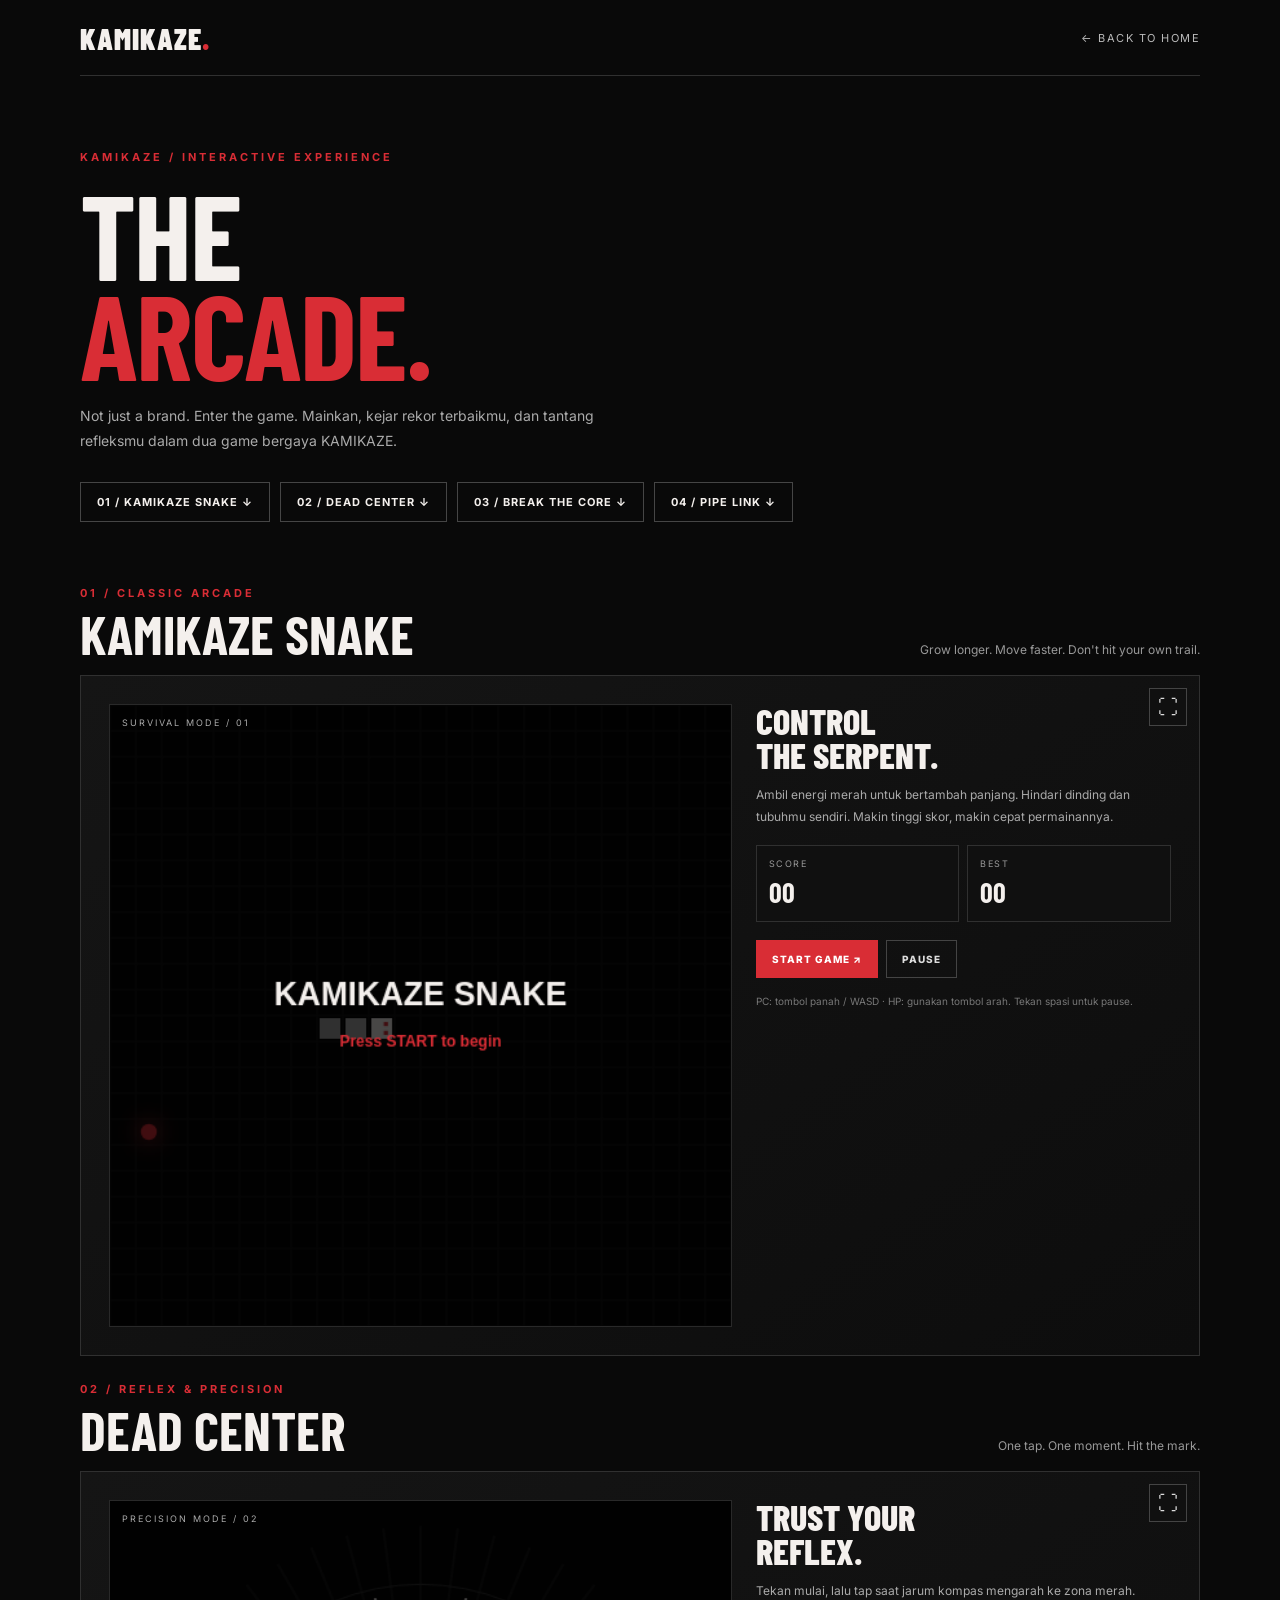
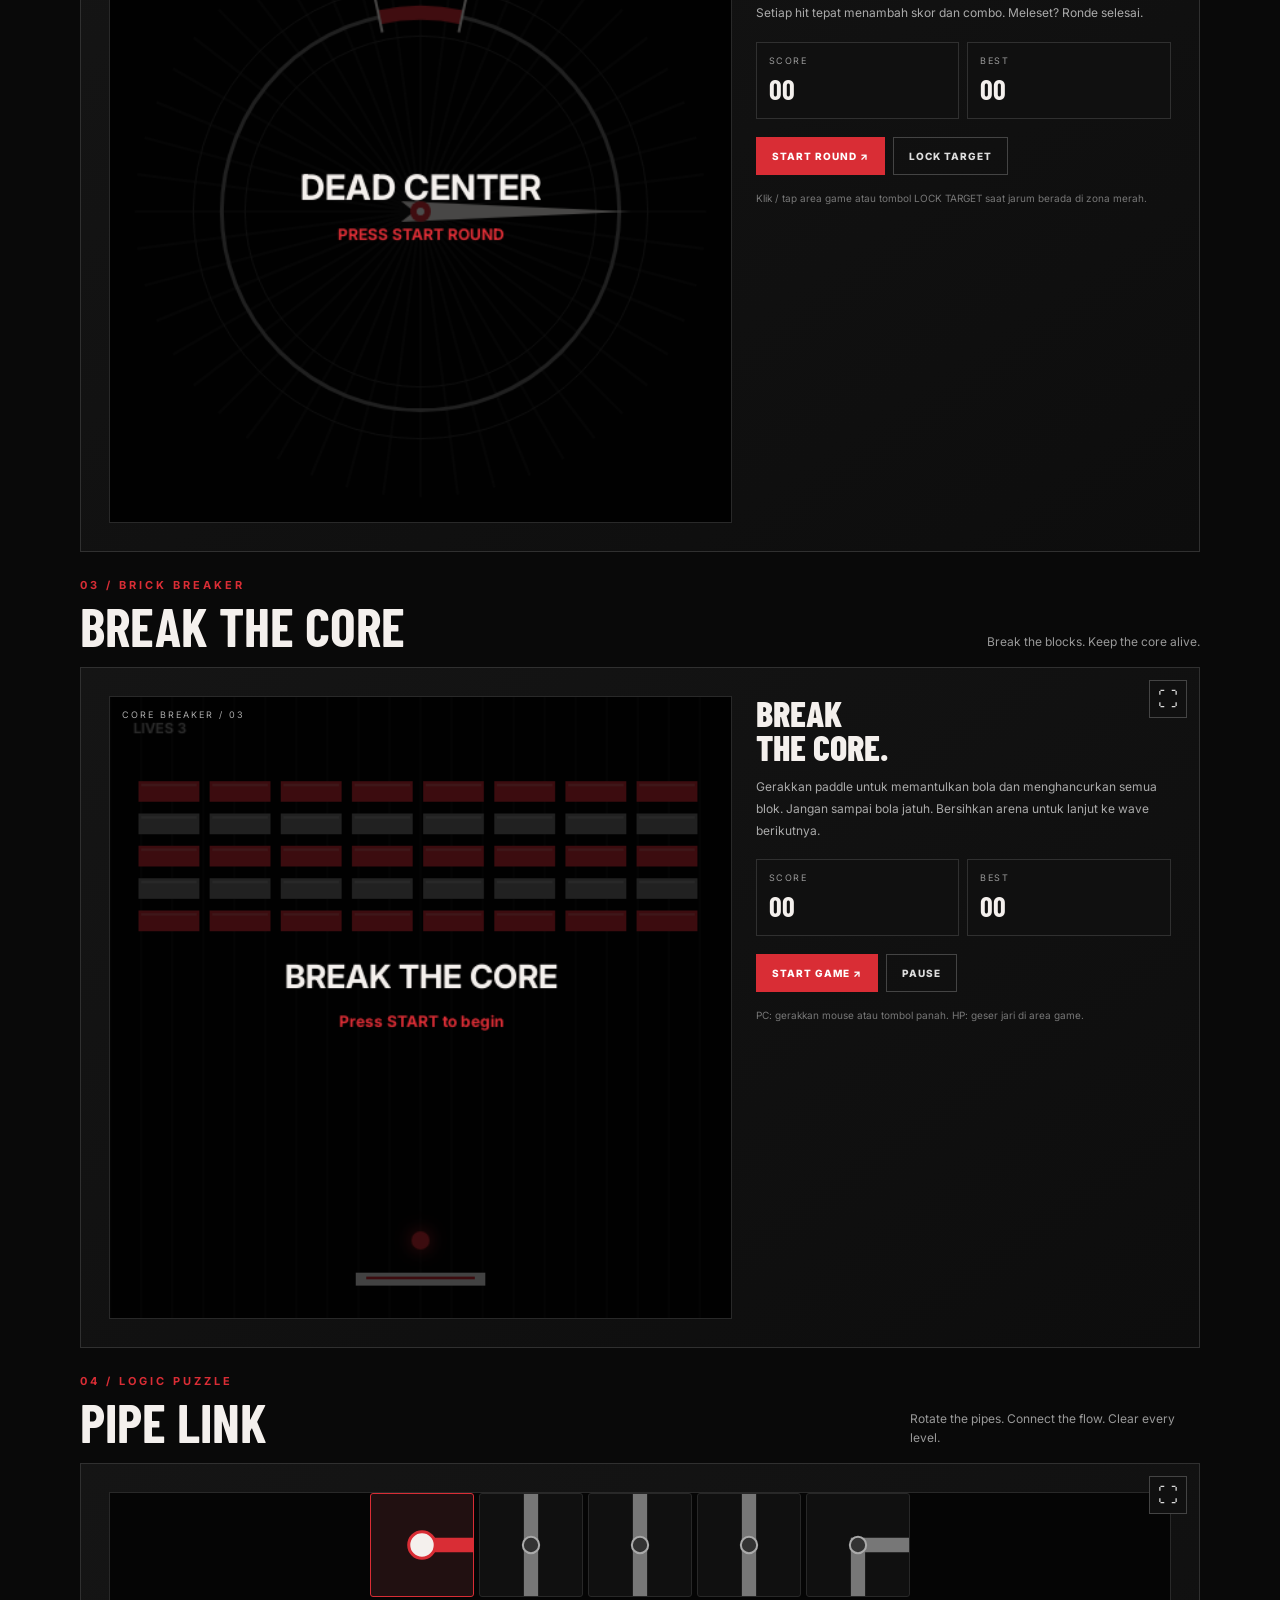
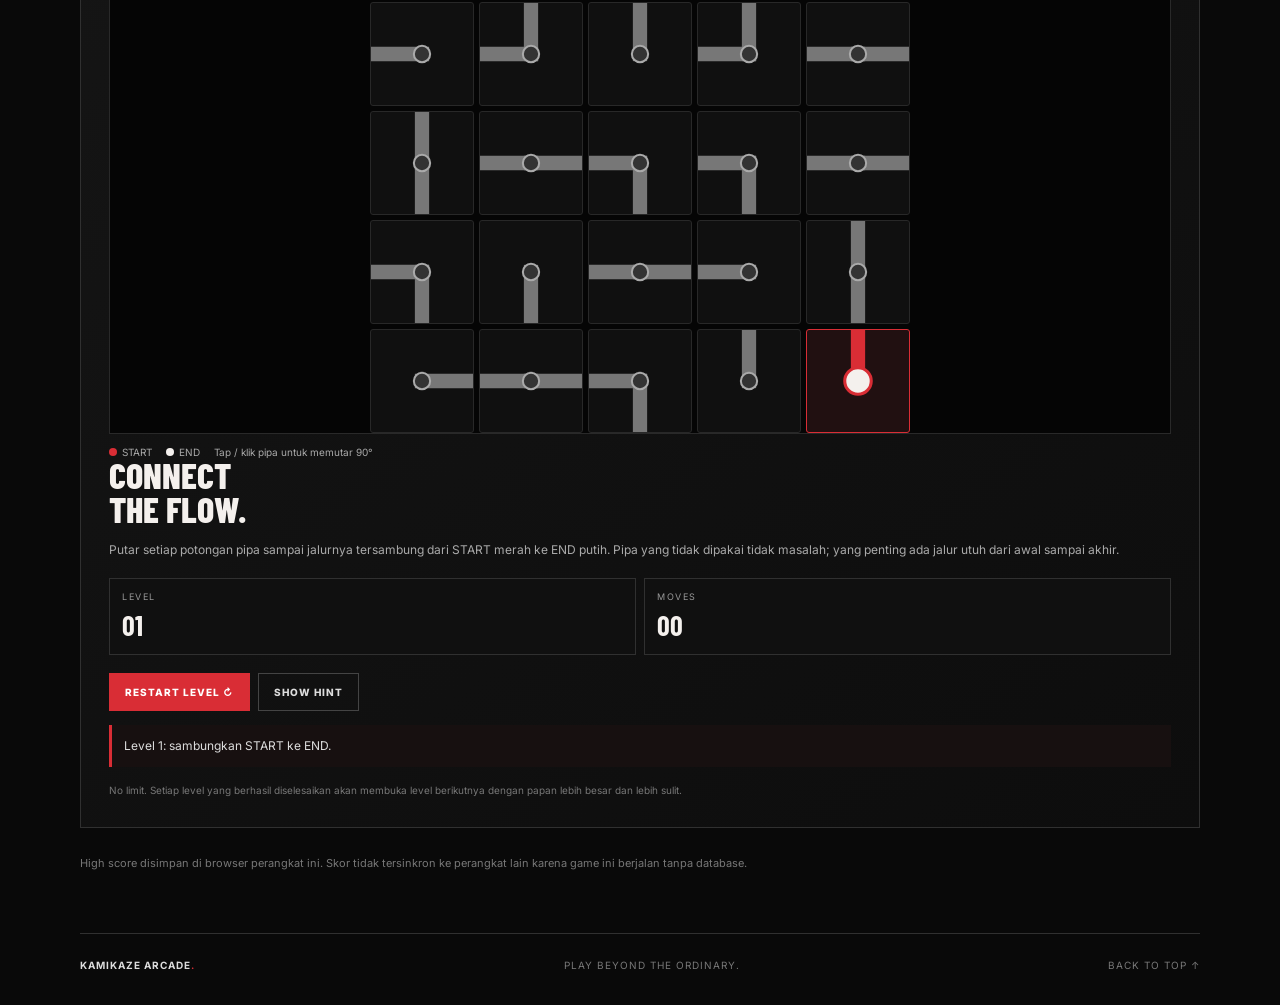
==== arcade.html @ b9cd924c "Add files via upload" ====
<!DOCTYPE html>

<html lang="id">

<head>

  <meta charset="UTF-8">

  <meta name="viewport" content="width=device-width, initial-scale=1.0">

  <meta name="theme-color" content="#090909">

  <meta name="description" content="KAMIKAZE ARCADE — Play the game. Beat your record.">

  <title>KAMIKAZE ARCADE — Play Beyond</title>

  <link rel="icon" type="image/png" href="images/favicon.png">

  <link rel="preconnect" href="https://fonts.googleapis.com">

  <link rel="preconnect" href="https://fonts.gstatic.com" crossorigin>

  <link href="https://fonts.googleapis.com/css2?family=Barlow+Condensed:wght@400;500;600;700;800;900&family=Inter:wght@300;400;500;600;700&display=swap" rel="stylesheet">

  <style>


    :root{--black:#090909;--panel:#131313;--panel2:#191919;--red:#d92d35;--white:#f4f0ed;--muted:#999;--line:#303030;--silver:#b9b9b9;--pipe:#777;--glow:#ff4a50;}

    *{box-sizing:border-box}

    html{scroll-behavior:smooth}

    body{margin:0;background:var(--black);color:var(--white);font-family:Inter,Arial,sans-serif;overflow-x:hidden}

    a{color:inherit;text-decoration:none}

    button{font:inherit}

    .wrap{width:min(1120px,calc(100% - 36px));margin:auto}

    .topbar{height:76px;border-bottom:1px solid var(--line);display:flex;align-items:center;justify-content:space-between;gap:20px}

    .brand{font-family:"Barlow Condensed",sans-serif;font-size:30px;font-weight:900;letter-spacing:1px}

    .brand span{color:var(--red)}

    .back{font-size:11px;letter-spacing:1.5px;color:#bbb}

    .back:hover{color:white}

    .hero{padding:74px 0 42px}

    .eyebrow{font-size:11px;letter-spacing:3px;color:var(--red);font-weight:700}

    h1,h2,h3,p{margin-top:0}

    h1{font-family:"Barlow Condensed",sans-serif;font-size:clamp(58px,11vw,120px);line-height:.83;letter-spacing:-2px;margin:20px 0}

    h1 span{color:var(--red)}

    .intro{max-width:540px;color:#aaa;line-height:1.8;font-size:14px}

    .game-nav{display:flex;gap:10px;flex-wrap:wrap;margin-top:28px}

    .pill{border:1px solid #454545;padding:12px 16px;font-size:11px;letter-spacing:1px;font-weight:700;background:transparent;color:var(--white);cursor:pointer}

    .pill:hover,.pill:focus-visible{border-color:var(--red);background:#211011}

    .section-head{display:flex;justify-content:space-between;align-items:end;gap:20px;margin:22px 0 16px}

    .section-head h2{font-family:"Barlow Condensed",sans-serif;font-size:clamp(36px,6vw,54px);margin:8px 0 0;line-height:.95}

    .section-head p{color:var(--muted);font-size:12px;line-height:1.6;margin:0;max-width:290px}

    .game{border:1px solid #303030;background:linear-gradient(145deg,#151515,#0d0d0d);padding:clamp(16px,3vw,28px);margin-bottom:26px;position:relative}
    .fullscreen-btn{position:absolute;top:12px;right:12px;width:38px;height:38px;display:grid;place-items:center;border:1px solid #444;background:#101010;color:#ddd;font-size:20px;line-height:1;cursor:pointer;z-index:20;transition:all .2s ease}
    .fullscreen-btn:hover{border-color:var(--red);color:white;background:#1a1a1a}
    .fullscreen-btn:focus-visible{outline:2px solid var(--red);outline-offset:2px}
    .game:fullscreen{width:100vw;height:100vh;box-sizing:border-box;margin:0;padding:clamp(18px,3vw,40px);overflow:auto;background:#090909}
    .game:fullscreen .fullscreen-btn{position:fixed;top:18px;right:18px}
    .game:fullscreen .game-layout{min-height:calc(100vh - 80px);align-items:center}
    .game:fullscreen .screen{max-height:calc(100vh - 80px)}
    .game:fullscreen canvas{max-height:calc(100vh - 80px);object-fit:contain}
    .game:-webkit-full-screen{width:100vw;height:100vh;box-sizing:border-box;margin:0;padding:clamp(18px,3vw,40px);overflow:auto;background:#090909}
    .game:-webkit-full-screen .fullscreen-btn{position:fixed;top:18px;right:18px}
    .game:-webkit-full-screen .game-layout{min-height:calc(100vh - 80px);align-items:center}
    .game:-webkit-full-screen .screen{max-height:calc(100vh - 80px)}
    .game:-webkit-full-screen canvas{max-height:calc(100vh - 80px);object-fit:contain}

    .game-layout{display:grid;grid-template-columns:minmax(0,1.2fr) minmax(230px,.8fr);gap:24px;align-items:start}

    .screen{background:#050505;border:1px solid #292929;position:relative;overflow:hidden;min-width:0}

    canvas{display:block;width:100%;height:auto;touch-action:manipulation}

    .screen-tag{position:absolute;left:12px;top:12px;font-size:9px;letter-spacing:2px;color:#aaa;z-index:1;pointer-events:none}

    .side h3{font-family:"Barlow Condensed",sans-serif;font-size:35px;line-height:.95;margin:0 0 12px}

    .side p{color:#aaa;font-size:12px;line-height:1.8}

    .stats{display:grid;grid-template-columns:1fr 1fr;gap:8px;margin:18px 0}

    .stat{padding:12px;border:1px solid #303030;background:#101010}

    .stat small{display:block;font-size:9px;color:#999;letter-spacing:1.5px;margin-bottom:6px}

    .stat strong{font-family:"Barlow Condensed",sans-serif;font-size:28px}

    .actions{display:flex;gap:8px;flex-wrap:wrap}

    .btn{border:1px solid var(--red);background:var(--red);color:white;padding:12px 15px;font-size:10px;letter-spacing:1.2px;font-weight:800;cursor:pointer}

    .btn.secondary{background:transparent;border-color:#444;color:#ddd}

    .btn:hover{filter:brightness(1.12)}

    .hint{font-size:10px!important;color:#777!important;margin:13px 0 0}

    .mobile-controls{display:none;grid-template-columns:repeat(3,48px);gap:6px;justify-content:center;margin-top:12px}

    .mobile-controls button{height:42px;background:#181818;border:1px solid #393939;color:#eee;font-size:17px}

    .mobile-controls .empty{visibility:hidden}

    .dead-center .game-layout{grid-template-columns:minmax(0,1.2fr) minmax(230px,.8fr)}

    .footer{border-top:1px solid var(--line);padding:25px 0 34px;margin-top:50px;display:flex;justify-content:space-between;gap:16px;color:#777;font-size:10px;letter-spacing:1px}

    .footer strong{color:#ddd}

    .note{color:#777;font-size:11px;line-height:1.7;padding:0 0 30px}

    @media(max-width:720px){

      .wrap{width:calc(100% - 24px)}.topbar{height:64px}.hero{padding:54px 0 30px}h1{letter-spacing:-1px}

      .game-layout,.dead-center .game-layout{grid-template-columns:1fr;gap:18px}.side h3{font-size:31px}

      .section-head{align-items:start;flex-direction:column}.section-head p{max-width:none}

      .mobile-controls{display:grid}.footer{flex-direction:column}

    }

    @media(prefers-reduced-motion:reduce){html{scroll-behavior:auto}}

    /* PIPE LINK */
#board{display:grid;gap:5px;width:100%;max-width:540px;aspect-ratio:1;margin:auto;touch-action:manipulation}

.tile{border:1px solid #282828;background:#101010;position:relative;min-width:0;min-height:0;padding:0;cursor:pointer;border-radius:3px}

.tile:hover{border-color:#666;background:#191919}.tile svg{width:100%;height:100%;display:block}

.tile .pipe{fill:none;stroke:var(--pipe);stroke-width:14;stroke-linecap:square;stroke-linejoin:round}

.tile.connected .pipe{stroke:var(--glow);filter:drop-shadow(0 0 3px #d92d35)}

.tile.source,.tile.destination{border-color:#d92d35;background:#211011}

.tile .terminal{fill:#f4f0ed;stroke:#d92d35;stroke-width:3}

.tile .center{fill:#333;stroke:#aaa;stroke-width:2}

.side h3{font:800 36px/.95 "Barlow Condensed",sans-serif;margin:0 0 12px}.side p{color:#aaa;font-size:12px;line-height:1.8}

.stats{display:grid;grid-template-columns:1fr 1fr;gap:8px;margin:18px 0}.stat{padding:12px;border:1px solid #303030;background:#101010}.stat small{display:block;font-size:9px;color:#999;letter-spacing:1.5px;margin-bottom:6px}.stat strong{font:700 28px "Barlow Condensed",sans-serif}

.actions{display:flex;gap:8px;flex-wrap:wrap}.btn{border:1px solid var(--red);background:var(--red);color:white;padding:12px 15px;font-size:10px;letter-spacing:1px;font-weight:800;cursor:pointer}.btn.secondary{background:transparent;border-color:#444;color:#ddd}.btn:disabled{opacity:.45;cursor:not-allowed}

.message{min-height:42px;padding:11px 12px;border-left:3px solid var(--red);background:#171010;color:#ddd;font-size:12px;line-height:1.6;margin:14px 0}

.legend{display:flex;gap:14px;flex-wrap:wrap;font-size:10px;color:#aaa;margin-top:12px}.dot{display:inline-block;width:8px;height:8px;border-radius:50%;background:var(--red);margin-right:5px}

.hint{font-size:10px!important;color:#777!important;margin-top:14px}.footer{border-top:1px solid var(--line);padding:25px 0 34px;margin-top:30px;display:flex;justify-content:space-between;gap:16px;color:#777;font-size:10px;letter-spacing:1px}.footer strong{color:#ddd}

 
 /* PAGE TRANSITION */
body {
  opacity: 0;
  transform: translateY(10px);
  animation: arcadePageIn .55s ease forwards;
}

@keyframes arcadePageIn {
  to {
    opacity: 1;
    transform: translateY(0);
  }
}

body.page-leaving {
  opacity: 0;
  transform: translateY(-10px);
  transition: opacity .35s ease, transform .35s ease;
}

@media (prefers-reduced-motion: reduce) {
  body {
    opacity: 1;
    transform: none;
    animation: none;
  }

  body.page-leaving {
    opacity: 1;
    transform: none;
    transition: none;
  }
}
 </style>

</head>

<body>

  <header class="wrap topbar">

    <a class="brand" href="index.html">KAMIKAZE<span>.</span></a>

    <a class="back" href="index.html">← BACK TO HOME</a>

  </header>



  <main class="wrap">

    <section class="hero">

      <div class="eyebrow">KAMIKAZE / INTERACTIVE EXPERIENCE</div>

      <h1>THE<br><span>ARCADE.</span></h1>

      <p class="intro">Not just a brand. Enter the game. Mainkan, kejar rekor terbaikmu, dan tantang refleksmu dalam dua game bergaya KAMIKAZE.</p>

      <div class="game-nav">

        <a class="pill" href="#snake">01 / KAMIKAZE SNAKE ↓</a>

        <a class="pill" href="#dead-center">02 / DEAD CENTER ↓</a>

        <a class="pill" href="#break-core">03 / BREAK THE CORE ↓</a>

        <a class="pill" href="#pipe-link">04 / PIPE LINK ↓</a>

      </div>

    </section>



    <section id="snake">

      <div class="section-head">

        <div><div class="eyebrow">01 / CLASSIC ARCADE</div><h2>KAMIKAZE SNAKE</h2></div>

        <p>Grow longer. Move faster. Don't hit your own trail.</p>

      </div>

      <div class="game">
          <button class="fullscreen-btn" type="button" aria-label="Fullscreen" title="Fullscreen">⛶</button>

        <div class="game-layout">

          <div>

            <div class="screen"><div class="screen-tag">SURVIVAL MODE / 01</div><canvas id="snakeCanvas" width="480" height="480" aria-label="Area permainan Kamikaze Snake"></canvas></div>

            <div class="mobile-controls" id="snakeControls" aria-label="Kontrol ular">

              <span class="empty"></span><button data-dir="up" aria-label="Atas">↑</button><span class="empty"></span>

              <button data-dir="left" aria-label="Kiri">←</button><button data-dir="down" aria-label="Bawah">↓</button><button data-dir="right" aria-label="Kanan">→</button>

            </div>

          </div>

          <aside class="side">

            <h3>CONTROL<br>THE SERPENT.</h3>

            <p>Ambil energi merah untuk bertambah panjang. Hindari dinding dan tubuhmu sendiri. Makin tinggi skor, makin cepat permainannya.</p>

            <div class="stats">

              <div class="stat"><small>SCORE</small><strong id="snakeScore">00</strong></div>

              <div class="stat"><small>BEST</small><strong id="snakeBest">00</strong></div>

            </div>

            <div class="actions"><button class="btn" id="snakeStart">START GAME ↗</button><button class="btn secondary" id="snakePause">PAUSE</button></div>

            <p class="hint">PC: tombol panah / WASD · HP: gunakan tombol arah. Tekan spasi untuk pause.</p>

          </aside>

        </div>

      </div>

    </section>



    <section id="dead-center" class="dead-center">

      <div class="section-head">

        <div><div class="eyebrow">02 / REFLEX & PRECISION</div><h2>DEAD CENTER</h2></div>

        <p>One tap. One moment. Hit the mark.</p>

      </div>

      <div class="game">
          <button class="fullscreen-btn" type="button" aria-label="Fullscreen" title="Fullscreen">⛶</button>

        <div class="game-layout">

          <div class="screen"><div class="screen-tag">PRECISION MODE / 02</div><canvas id="centerCanvas" width="480" height="480" aria-label="Area permainan Dead Center"></canvas></div>

          <aside class="side">

            <h3>TRUST YOUR<br>REFLEX.</h3>

            <p>Tekan mulai, lalu tap saat jarum kompas mengarah ke zona merah. Setiap hit tepat menambah skor dan combo. Meleset? Ronde selesai.</p>

            <div class="stats">

              <div class="stat"><small>SCORE</small><strong id="centerScore">00</strong></div>

              <div class="stat"><small>BEST</small><strong id="centerBest">00</strong></div>

            </div>

            <div class="actions"><button class="btn" id="centerStart">START ROUND ↗</button><button class="btn secondary" id="centerTap">LOCK TARGET</button></div>

            <p class="hint">Klik / tap area game atau tombol LOCK TARGET saat jarum berada di zona merah.</p>

          </aside>

        </div>

      </div>

    </section>

    <section id="break-core">

      <div class="section-head">

        <div><div class="eyebrow">03 / BRICK BREAKER</div><h2>BREAK THE CORE</h2></div>

        <p>Break the blocks. Keep the core alive.</p>

      </div>

      <div class="game">
          <button class="fullscreen-btn" type="button" aria-label="Fullscreen" title="Fullscreen">⛶</button>

        <div class="game-layout">

          <div class="screen"><div class="screen-tag">CORE BREAKER / 03</div><canvas id="breakCanvas" width="480" height="480" aria-label="Area permainan Break the Core"></canvas></div>

          <aside class="side">

            <h3>BREAK<br>THE CORE.</h3>

            <p>Gerakkan paddle untuk memantulkan bola dan menghancurkan semua blok. Jangan sampai bola jatuh. Bersihkan arena untuk lanjut ke wave berikutnya.</p>

            <div class="stats"><div class="stat"><small>SCORE</small><strong id="breakScore">00</strong></div><div class="stat"><small>BEST</small><strong id="breakBest">00</strong></div></div>

            <div class="actions"><button class="btn" id="breakStart">START GAME ↗</button><button class="btn secondary" id="breakPause">PAUSE</button></div>

            <p class="hint">PC: gerakkan mouse atau tombol panah. HP: geser jari di area game.</p>

          </aside>

        </div>

      </div>

    </section>



    <section id="pipe-link">

<div class="section-head"><div><div class="eyebrow">04 / LOGIC PUZZLE</div><h2>PIPE LINK</h2></div><p>Rotate the pipes. Connect the flow. Clear every level.</p></div>

<div class="game">
          <button class="fullscreen-btn" type="button" aria-label="Fullscreen" title="Fullscreen">⛶</button><div class="layout">

<div>

<div class="screen"><div id="board" aria-label="Papan puzzle Pipe Link"></div></div>

<div class="legend"><span><i class="dot"></i>START</span><span><i class="dot" style="background:#f4f0ed"></i>END</span><span>Tap / klik pipa untuk memutar 90°</span></div>

</div>

<aside class="side"><h3>CONNECT<br>THE FLOW.</h3><p>Putar setiap potongan pipa sampai jalurnya tersambung dari START merah ke END putih. Pipa yang tidak dipakai tidak masalah; yang penting ada jalur utuh dari awal sampai akhir.</p>

<div class="stats"><div class="stat"><small>LEVEL</small><strong id="level">01</strong></div><div class="stat"><small>MOVES</small><strong id="moves">00</strong></div></div>

<div class="actions"><button class="btn" id="newGame">RESTART LEVEL ↻</button><button class="btn secondary" id="hintBtn">SHOW HINT</button></div>

<div class="message" id="message" role="status">Putar pipa untuk menyambungkan START ke END.</div>

<p class="hint">No limit. Setiap level yang berhasil diselesaikan akan membuka level berikutnya dengan papan lebih besar dan lebih sulit.</p></aside>

</div></div>

</section>



    <p class="note">High score disimpan di browser perangkat ini. Skor tidak tersinkron ke perangkat lain karena game ini berjalan tanpa database.</p>

  </main>



  <footer class="wrap footer"><strong>KAMIKAZE ARCADE<span style="color:var(--red)">.</span></strong><span>PLAY BEYOND THE ORDINARY.</span><a href="arcade.html">BACK TO TOP ↑</a></footer>



<script>

(() => {

  const $ = id => document.getElementById(id);

  const getBest = key => { try { return Number(localStorage.getItem(key) || 0); } catch(e) { return 0; } };

  const setBest = (key, value) => { try { localStorage.setItem(key, String(value)); } catch(e) {} };

  const drawText = (ctx, text, x, y, size=15, color='#f4f0ed', align='center') => {

    ctx.fillStyle=color; ctx.font=`700 ${size}px Inter, Arial`; ctx.textAlign=align; ctx.fillText(text,x,y);

  };



  // KAMIKAZE SNAKE

  const sc = $('snakeCanvas'), sx = sc.getContext('2d'), N = 24, cell = sc.width/N;

  let snake, food, dir, nextDir, sScore=0, sBest=getBest('kamikazeSnakeBest'), sRunning=false, sPaused=false, sOver=false, lastStep=0, stepMs=145, raf=0;

  $('snakeBest').textContent=String(sBest).padStart(2,'0');

  function resetSnake(){

    snake=[{x:10,y:12},{x:9,y:12},{x:8,y:12}];dir={x:1,y:0};nextDir={x:1,y:0};sScore=0;stepMs=145;sOver=false;sPaused=false;

    placeFood();$('snakeScore').textContent='00';drawSnake();

  }

  function placeFood(){

    do{food={x:Math.floor(Math.random()*N),y:Math.floor(Math.random()*N)}}while(snake.some(p=>p.x===food.x&&p.y===food.y));

  }

  function drawSnake(){

    sx.fillStyle='#050505';sx.fillRect(0,0,sc.width,sc.height);

    sx.strokeStyle='#171717';sx.lineWidth=1;

    for(let i=0;i<=N;i++){sx.beginPath();sx.moveTo(i*cell,0);sx.lineTo(i*cell,sc.height);sx.stroke();sx.beginPath();sx.moveTo(0,i*cell);sx.lineTo(sc.width,i*cell);sx.stroke();}

    // food orb

    sx.save();sx.shadowColor='#d92d35';sx.shadowBlur=18;sx.fillStyle='#d92d35';sx.beginPath();sx.arc((food.x+.5)*cell,(food.y+.5)*cell,cell*.31,0,Math.PI*2);sx.fill();sx.restore();

    snake.forEach((p,i)=>{

      const pad=2; sx.fillStyle=i===0?'#f4f0ed':`hsl(0, ${i===1?0:0}%, ${Math.max(28,68-i*2)}%)`;

      sx.fillRect(p.x*cell+pad,p.y*cell+pad,cell-pad*2,cell-pad*2);

      if(i===0){sx.fillStyle='#d92d35';sx.fillRect(p.x*cell+cell*.58,p.y*cell+cell*.25,cell*.16,cell*.16);sx.fillRect(p.x*cell+cell*.58,p.y*cell+cell*.59,cell*.16,cell*.16);}

    });

    if(!sRunning||sPaused||sOver){

      sx.fillStyle='rgba(0,0,0,.70)';sx.fillRect(0,0,sc.width,sc.height);

      drawText(sx,sOver?'RUN ENDED':sPaused?'PAUSED':'KAMIKAZE SNAKE',sc.width/2,sc.height/2-8,25);

      drawText(sx,sOver?'Press START to try again':sPaused?'Press PAUSE to continue':'Press START to begin',sc.width/2,sc.height/2+24,12,'#d92d35');

    }

  }

  function setDirection(d){

    const map={up:{x:0,y:-1},down:{x:0,y:1},left:{x:-1,y:0},right:{x:1,y:0}};

    const v=map[d];if(!v)return;if(v.x===-dir.x&&v.y===-dir.y)return;nextDir=v;

  }

  function snakeTick(now){

    raf=requestAnimationFrame(snakeTick);if(!sRunning||sPaused||sOver)return;

    if(now-lastStep<stepMs)return;lastStep=now;dir=nextDir;

    const head={x:snake[0].x+dir.x,y:snake[0].y+dir.y};

    if(head.x<0||head.x>=N||head.y<0||head.y>=N||snake.some((p,i)=>i<snake.length-1&&p.x===head.x&&p.y===head.y)){

      sOver=true;sRunning=false;drawSnake();return;

    }

    snake.unshift(head);

    if(head.x===food.x&&head.y===food.y){

      sScore+=10;$('snakeScore').textContent=String(sScore).padStart(2,'0');stepMs=Math.max(65,145-Math.floor(sScore/10)*4);

      if(sScore>sBest){sBest=sScore;setBest('kamikazeSnakeBest',sBest);$('snakeBest').textContent=String(sBest).padStart(2,'0');}

      placeFood();

    }else snake.pop();

    drawSnake();

  }

  $('snakeStart').addEventListener('click',()=>{resetSnake();sRunning=true;sPaused=false;lastStep=0;drawSnake();});

  $('snakePause').addEventListener('click',()=>{if(!sRunning&&!sPaused)return;sPaused=!sPaused;if(sPaused)sRunning=true;drawSnake();});

  $('snakeControls').querySelectorAll('button').forEach(b=>b.addEventListener('click',()=>setDirection(b.dataset.dir)));

  window.addEventListener('keydown',e=>{

    const k=e.key.toLowerCase(), dirs={arrowup:'up',w:'up',arrowdown:'down',s:'down',arrowleft:'left',a:'left',arrowright:'right',d:'right'};

    if(dirs[k]&&document.activeElement.tagName!=='INPUT'){e.preventDefault();setDirection(dirs[k]);}

    if(k===' '&&document.activeElement.tagName!=='BUTTON'){e.preventDefault();if(sRunning||sPaused){sPaused=!sPaused;drawSnake();}}

  });

  resetSnake();requestAnimationFrame(snakeTick);



  // DEAD CENTER

  const cc=$('centerCanvas'), cx=cc.getContext('2d');

  let cScore=0,cBest=getBest('kamikazeDeadCenterBest'),cRunning=false,angle=0,angularSpeed=0.035,targetAngle=-Math.PI/2,targetWidth=0.42,centerR=cc.width*.32,cRaf=0,prev=0,flash=0;

  $('centerBest').textContent=String(cBest).padStart(2,'0');

  function angleDiff(a,b){return Math.atan2(Math.sin(a-b),Math.cos(a-b));}

  function drawCenter(){

    const w=cc.width,h=cc.height,cx0=w/2,cy0=h/2;cx.clearRect(0,0,w,h);cx.fillStyle='#050505';cx.fillRect(0,0,w,h);

    // subtle radial lines

    for(let i=0;i<48;i++){const a=i*Math.PI*2/48;cx.strokeStyle='#151515';cx.beginPath();cx.moveTo(cx0,cy0);cx.lineTo(cx0+Math.cos(a)*w*.46,cy0+Math.sin(a)*h*.46);cx.stroke();}

    // compass rings

    [centerR+22,centerR,centerR-18].forEach((r,i)=>{cx.beginPath();cx.arc(cx0,cy0,r,0,Math.PI*2);cx.strokeStyle=i===1?'#6d6d6d':'#303030';cx.lineWidth=i===1?3:1;cx.stroke();});

    // target zone

    cx.beginPath();cx.arc(cx0,cy0,centerR,targetAngle-targetWidth/2,targetAngle+targetWidth/2);cx.strokeStyle='#d92d35';cx.lineWidth=11;cx.lineCap='butt';cx.stroke();

    // target ticks

    [targetAngle-targetWidth/2,targetAngle+targetWidth/2].forEach(a=>{cx.beginPath();cx.moveTo(cx0+Math.cos(a)*(centerR-12),cy0+Math.sin(a)*(centerR-12));cx.lineTo(cx0+Math.cos(a)*(centerR+15),cy0+Math.sin(a)*(centerR+15));cx.strokeStyle='#f4f0ed';cx.lineWidth=2;cx.stroke();});

    // needle

    const tip={x:cx0+Math.cos(angle)*centerR,y:cy0+Math.sin(angle)*centerR};

    cx.save();cx.translate(cx0,cy0);cx.rotate(angle);

    cx.beginPath();cx.moveTo(centerR+9,0);cx.lineTo(-15,-8);cx.lineTo(-5,0);cx.lineTo(-15,8);cx.closePath();cx.fillStyle='#f4f0ed';cx.fill();

    cx.beginPath();cx.arc(0,0,8,0,Math.PI*2);cx.fillStyle='#d92d35';cx.fill();cx.restore();

    cx.beginPath();cx.arc(cx0,cy0,3,0,Math.PI*2);cx.fillStyle='#fff';cx.fill();

    if(!cRunning){cx.fillStyle='rgba(0,0,0,.70)';cx.fillRect(0,0,w,h);drawText(cx,'DEAD CENTER',w/2,h/2-9,27);drawText(cx,'PRESS START ROUND',w/2,h/2+22,12,'#d92d35');}

    else {drawText(cx,'TAP WHEN THE NEEDLE HITS RED',w/2,35,11,'#999');}

  }

  function centerLoop(now){

    cRaf=requestAnimationFrame(centerLoop);if(!prev)prev=now;const dt=Math.min(40,now-prev);prev=now;

    if(cRunning){angle+=angularSpeed*dt/16.67;if(angle>Math.PI*2)angle-=Math.PI*2;}

    drawCenter();

  }

  function startCenter(){cScore=0;angle=-Math.PI/2;cRunning=true;angularSpeed=0.035;targetWidth=.42;$('centerScore').textContent='00';$('centerStart').textContent='RESTART ROUND ↗';}

  function tapCenter(){

    if(!cRunning)return;

    const diff=Math.abs(angleDiff(angle,targetAngle));

    if(diff<=targetWidth/2){

      cScore+=1;$('centerScore').textContent=String(cScore).padStart(2,'0');

      if(cScore>cBest){cBest=cScore;setBest('kamikazeDeadCenterBest',cBest);$('centerBest').textContent=String(cBest).padStart(2,'0');}

      angularSpeed=Math.min(.105,angularSpeed+.004);targetWidth=Math.max(.12,targetWidth-.018);

      targetAngle=(targetAngle+1.7+Math.random()*1.2)%(Math.PI*2);

      flash=1;

    }else{cRunning=false;$('centerStart').textContent='TRY AGAIN ↗';}

    drawCenter();

  }

  $('centerStart').addEventListener('click',startCenter);

  $('centerTap').addEventListener('click',tapCenter);

  cc.addEventListener('pointerdown',tapCenter);

  requestAnimationFrame(centerLoop);



  // BREAK THE CORE — paddle and bricks

  const bc=$('breakCanvas'), bx=bc.getContext('2d');

  let bBest=getBest('kamikazeBreakCoreBest'), bScore=0, bRunning=false, bPaused=false, bOver=false, bPaddle={x:190,y:445,w:100,h:10}, bBall={x:240,y:420,vx:3,vy:-4,r:7}, bBricks=[], bLives=3, bFrame=0;

  $('breakBest').textContent=String(bBest).padStart(2,'0');

  function buildBricks(){bBricks=[];for(let r=0;r<5;r++)for(let c=0;c<8;c++)bBricks.push({x:22+c*55,y:65+r*25,w:47,h:16,alive:true,color:r%2?'#777':'#d92d35'});}

  function resetBreak(){bScore=0;bLives=3;bOver=false;bPaused=false;bPaddle.x=190;bBall={x:240,y:420,vx:3,vy:-4,r:7};buildBricks();$('breakScore').textContent='00';drawBreak();}

  function drawBreak(){bx.fillStyle='#050505';bx.fillRect(0,0,480,480);bx.strokeStyle='#171717';for(let x=0;x<480;x+=24){bx.beginPath();bx.moveTo(x,0);bx.lineTo(x,480);bx.stroke();}

    bBricks.forEach(br=>{if(!br.alive)return;bx.fillStyle=br.color;bx.fillRect(br.x,br.y,br.w,br.h);bx.fillStyle='rgba(255,255,255,.18)';bx.fillRect(br.x+2,br.y+2,br.w-4,2);});

    bx.fillStyle='#eee';bx.fillRect(bPaddle.x,bPaddle.y,bPaddle.w,bPaddle.h);bx.fillStyle='#d92d35';bx.fillRect(bPaddle.x+8,bPaddle.y+3,bPaddle.w-16,2);

    bx.save();bx.shadowColor='#d92d35';bx.shadowBlur=14;bx.fillStyle='#d92d35';bx.beginPath();bx.arc(bBall.x,bBall.y,bBall.r,0,Math.PI*2);bx.fill();bx.restore();drawText(bx,'LIVES '+bLives,18,28,11,'#999','left');

    if(!bRunning||bPaused||bOver){bx.fillStyle='rgba(0,0,0,.72)';bx.fillRect(0,0,480,480);drawText(bx,bOver?'CORE LOST':bPaused?'PAUSED':'BREAK THE CORE',240,225,25);drawText(bx,bOver?'Press START to try again':bPaused?'Press PAUSE to continue':'Press START to begin',240,255,12,'#d92d35');}}

  function movePaddle(clientX){const rect=bc.getBoundingClientRect();bPaddle.x=Math.max(0,Math.min(480-bPaddle.w,(clientX-rect.left)/rect.width*480-bPaddle.w/2));}

  bc.addEventListener('pointermove',e=>{if(e.pointerType==='mouse'||e.buttons)movePaddle(e.clientX);});bc.addEventListener('pointerdown',e=>{movePaddle(e.clientX);});

  window.addEventListener('keydown',e=>{if(e.key==='ArrowLeft')bPaddle.x=Math.max(0,bPaddle.x-24);if(e.key==='ArrowRight')bPaddle.x=Math.min(480-bPaddle.w,bPaddle.x+24);});

  $('breakStart').addEventListener('click',()=>{resetBreak();bRunning=true;bPaused=false;});$('breakPause').addEventListener('click',()=>{if(bRunning||bPaused){bPaused=!bPaused;bRunning=true;drawBreak();}});

  function breakLoop(){requestAnimationFrame(breakLoop);if(bRunning&&!bPaused&&!bOver){bBall.x+=bBall.vx;bBall.y+=bBall.vy;if(bBall.x<bBall.r||bBall.x>480-bBall.r)bBall.vx*=-1;if(bBall.y<bBall.r+35)bBall.vy=Math.abs(bBall.vy);

      if(bBall.vy>0&&bBall.y+bBall.r>=bPaddle.y&&bBall.y-bBall.r<=bPaddle.y+bPaddle.h&&bBall.x>=bPaddle.x&&bBall.x<=bPaddle.x+bPaddle.w){bBall.vy=-Math.abs(bBall.vy);bBall.vx=((bBall.x-(bPaddle.x+bPaddle.w/2))/(bPaddle.w/2))*4.5;}

      for(const br of bBricks){if(br.alive&&bBall.x>=br.x&&bBall.x<=br.x+br.w&&bBall.y>=br.y&&bBall.y<=br.y+br.h){br.alive=false;bBall.vy*=-1;bScore+=10;$('breakScore').textContent=String(bScore).padStart(2,'0');if(bScore>bBest){bBest=bScore;setBest('kamikazeBreakCoreBest',bBest);$('breakBest').textContent=String(bBest).padStart(2,'0');}break;}}

      if(bBall.y>490){bLives--;if(bLives<=0){bOver=true;bRunning=false;}else bBall={x:240,y:420,vx:3*(Math.random()>.5?1:-1),vy:-4,r:7};}

      if(bBricks.every(br=>!br.alive)){bScore+=100;$('breakScore').textContent=String(bScore).padStart(2,'0');buildBricks();bBall.vx*=1.08;bBall.vy*=1.08;}

    }drawBreak();}

  resetBreak();requestAnimationFrame(breakLoop);
  // PIPE LINK — logic puzzle
const boardEl = $('board');

let level = 1, moves = 0, size = 4, tiles = [], solution = [], start = 0, end = 0, won = false;

const dirs = ['N','E','S','W'];

const bits = {N:1,E:2,S:4,W:8};

const rotateMask = mask => ((mask << 1) & 15) | ((mask & 8) ? 1 : 0);

const has = (mask,d) => !!(mask & bits[d]);

const opposite = {N:'S',E:'W',S:'N',W:'E'};

function shuffle(a){for(let i=a.length-1;i>0;i--){const j=Math.floor(Math.random()*(i+1));[a[i],a[j]]=[a[j],a[i]];}return a;}

function pathForLevel(n){

  const s = Math.min(4+n, 9);

  const route = [{r:0,c:0}];

  let r=0,c=0, prev='';

  while(r!==s-1 || c!==s-1){

    let opts=[];

    if(c<s-1) opts.push('E');

    if(r<s-1) opts.push('S');

    opts=opts.filter(d=>d!==opposite[prev] || opts.length===1);

    const d=opts[Math.floor(Math.random()*opts.length)];

    if(d==='E')c++; else r++;

    route.push({r,c});prev=d;

  }

  return {s,route};

}

function maskFor(a,b){

  let m=0;

  if(b.r<a.r)m|=bits.N;if(b.c>a.c)m|=bits.E;if(b.r>a.r)m|=bits.S;if(b.c<a.c)m|=bits.W;

  return m;

}

function makeLevel(){

  won=false;moves=0;size=Math.min(4+level-1,9);

  const built=pathForLevel(level);size=built.s;

  solution=Array(size*size).fill(0);start=0;end=size*size-1;

  built.route.forEach((p,i)=>{

    const idx=p.r*size+p.c;

    if(i>0)solution[idx]|=bits[directionBetween(p,built.route[i-1])];

    if(i<built.route.length-1)solution[idx]|=bits[directionBetween(p,built.route[i+1])];

  });

  // Fill non-route cells with a mix of dead-end, straight and elbow pipes.

  const pool=[bits.N|bits.S,bits.E|bits.W,bits.N|bits.E,bits.E|bits.S,bits.S|bits.W,bits.W|bits.N,bits.N,bits.E,bits.S,bits.W];

  for(let i=0;i<solution.length;i++) if(!solution[i]) solution[i]=pool[Math.floor(Math.random()*pool.length)];

  tiles=solution.map((mask,i)=>{

    let rotations=Math.floor(Math.random()*4), scrambled=mask;

    for(let k=0;k<rotations;k++)scrambled=rotateMask(scrambled);

    if(i===start)scrambled=bits[directionBetween(built.route[0],built.route[1])];

    if(i===end)scrambled=bits[directionBetween(built.route[built.route.length-1],built.route[built.route.length-2])];

    return {mask:scrambled,base:mask,locked:i===start||i===end};

  });

  // Rotate route pieces to make puzzle unsolved, keeping start/end connectors facing inward.

  for(let i=1;i<tiles.length-1;i++){

    if(solution[i] && Math.random()<.82){

      let m=solution[i], turns=1+Math.floor(Math.random()*3);

      while(turns--)m=rotateMask(m);

      tiles[i].mask=m;

    }

  }

  // Guarantee a solvable puzzle by storing the route's correct masks as the hint solution.

  $('level').textContent=String(level).padStart(2,'0');

  $('moves').textContent='00';$('message').textContent='Level '+level+': sambungkan START ke END.';

  render();checkWin();

}

function directionBetween(a,b){if(b.r<a.r)return 'N';if(b.c>a.c)return 'E';if(b.r>a.r)return 'S';return 'W';}

function render(){

 boardEl.style.gridTemplateColumns=`repeat(${size}, minmax(0,1fr))`;boardEl.innerHTML='';

 tiles.forEach((tile,i)=>{

  const btn=document.createElement('button');btn.className='tile';btn.type='button';btn.setAttribute('aria-label',`Pipa ${i+1}, putar`);btn.title='Klik untuk memutar';

  if(i===start)btn.classList.add('source');if(i===end)btn.classList.add('destination');

  if(tile.connected)btn.classList.add('connected');

  const paths=[];const m=tile.mask;

  if(has(m,'N'))paths.push('M50 50 L50 5');if(has(m,'E'))paths.push('M50 50 L95 50');if(has(m,'S'))paths.push('M50 50 L50 95');if(has(m,'W'))paths.push('M50 50 L5 50');

  btn.innerHTML=`<svg viewBox="0 0 100 100" aria-hidden="true">${paths.map(d=>`<path class="pipe" d="${d}"/>`).join('')}<circle class="center" cx="50" cy="50" r="8"/>${i===start?'<circle class="terminal" cx="50" cy="50" r="13"/>':''}${i===end?'<circle class="terminal" cx="50" cy="50" r="13"/>':''}</svg>`;

  if(tile.locked){btn.querySelectorAll('.pipe').forEach(p=>p.style.stroke='#d92d35');}

  btn.disabled=won;btn.addEventListener('click',()=>{if(won||tile.locked)return;tile.mask=rotateMask(tile.mask);moves++;$('moves').textContent=String(moves).padStart(2,'0');checkWin();render();});boardEl.appendChild(btn);

 });

}

function connectedSet(){

 const seen=new Set([start]), queue=[start];

 while(queue.length){const i=queue.shift(),r=Math.floor(i/size),c=i%size,m=tiles[i].mask;

  for(const d of dirs){if(!has(m,d))continue;let rr=r,cc=c;if(d==='N')rr--;if(d==='S')rr++;if(d==='E')cc++;if(d==='W')cc--;if(rr<0||rr>=size||cc<0||cc>=size)continue;

   const j=rr*size+cc;if(has(tiles[j].mask,opposite[d])&&!seen.has(j)){seen.add(j);queue.push(j);}

  }

 }

 return seen;

}

function checkWin(){

 const seen=connectedSet();tiles.forEach((t,i)=>t.connected=seen.has(i));

 if(seen.has(end)){

  won=true;$('message').textContent=`LEVEL ${level} CLEAR! Jalur tersambung dalam ${moves} putaran. Level berikutnya siap.`;

  $('newGame').textContent='NEXT LEVEL →';$('newGame').disabled=false;

 }else{$('newGame').textContent='RESTART LEVEL ↻';}

}

$('newGame').addEventListener('click',()=>{

 if(won){level++;makeLevel();}else makeLevel();

});

$('hintBtn').addEventListener('click',()=>{

 if(won)return;

 // Show the next correct orientation for each tile along the guaranteed route.

 const route=pathForHint();

 if(!route){$('message').textContent='Coba sambungkan pipa yang terbuka ke arah pipa tetangga.';return;}

 const i=route.find(idx=>tiles[idx].mask!==solution[idx]);

 if(i===undefined){$('message').textContent='Jalur sudah hampir benar. Periksa sambungan di dekat START dan END.';return;}

 tiles[i].mask=solution[i];moves++;$('moves').textContent=String(moves).padStart(2,'0');checkWin();render();

 $('message').textContent='Hint: satu pipa pada jalur utama sudah diarahkan dengan benar.';

});

function pathForHint(){

 // Find the intended main route from the stored solution masks by walking from START.

 const out=[start];let cur=start,prev=-1,guard=0;

 while(cur!==end&&guard++<size*size){

  const r=Math.floor(cur/size),c=cur%size,m=solution[cur];let next=-1;

  for(const d of dirs){if(!has(m,d))continue;let rr=r,cc=c;if(d==='N')rr--;if(d==='S')rr++;if(d==='E')cc++;if(d==='W')cc--;if(rr<0||rr>=size||cc<0||cc>=size)continue;const j=rr*size+cc;if(j!==prev&&has(solution[j],opposite[d])){next=j;break;}}

  if(next<0)break;prev=cur;cur=next;out.push(cur);

 }

 return out;

}

makeLevel();

/* Fullscreen controls */
document.querySelectorAll('.fullscreen-btn').forEach(btn => {
  btn.addEventListener('click', async () => {
    const game = btn.closest('.game');
    if (!game) return;

    try {
      if (document.fullscreenElement || document.webkitFullscreenElement) {
        if (document.exitFullscreen) await document.exitFullscreen();
        else if (document.webkitExitFullscreen) document.webkitExitFullscreen();
      } else {
        if (game.requestFullscreen) await game.requestFullscreen();
        else if (game.webkitRequestFullscreen) game.webkitRequestFullscreen();
      }
    } catch (err) {
      console.warn('Fullscreen tidak tersedia:', err);
    }
  });
});

function updateFullscreenIcons(){
  const active = !!(document.fullscreenElement || document.webkitFullscreenElement);
  document.querySelectorAll('.fullscreen-btn').forEach(btn => {
    const game = btn.closest('.game');
    const isActive = active && (
      document.fullscreenElement === game ||
      document.webkitFullscreenElement === game
    );
    btn.textContent = isActive ? '×' : '⛶';
    btn.setAttribute('aria-label', isActive ? 'Keluar fullscreen' : 'Fullscreen');
    btn.title = isActive ? 'Keluar fullscreen' : 'Fullscreen';
  });
}

document.addEventListener('fullscreenchange', updateFullscreenIcons);
document.addEventListener('webkitfullscreenchange', updateFullscreenIcons);

})();

document.querySelectorAll('a[href]').forEach(link => {
  link.addEventListener('click', function(e) {

    const href = this.getAttribute('href');

    // Jangan ganggu anchor seperti #snake / #dead-center
    if (!href || href.startsWith('#')) return;

    // Jangan ganggu external link
    if (this.target === '_blank') return;

    e.preventDefault();

    document.body.classList.add('page-leaving');

    setTimeout(() => {
      window.location.href = href;
    }, 350);
  });
});
</script>




</body>

</html>
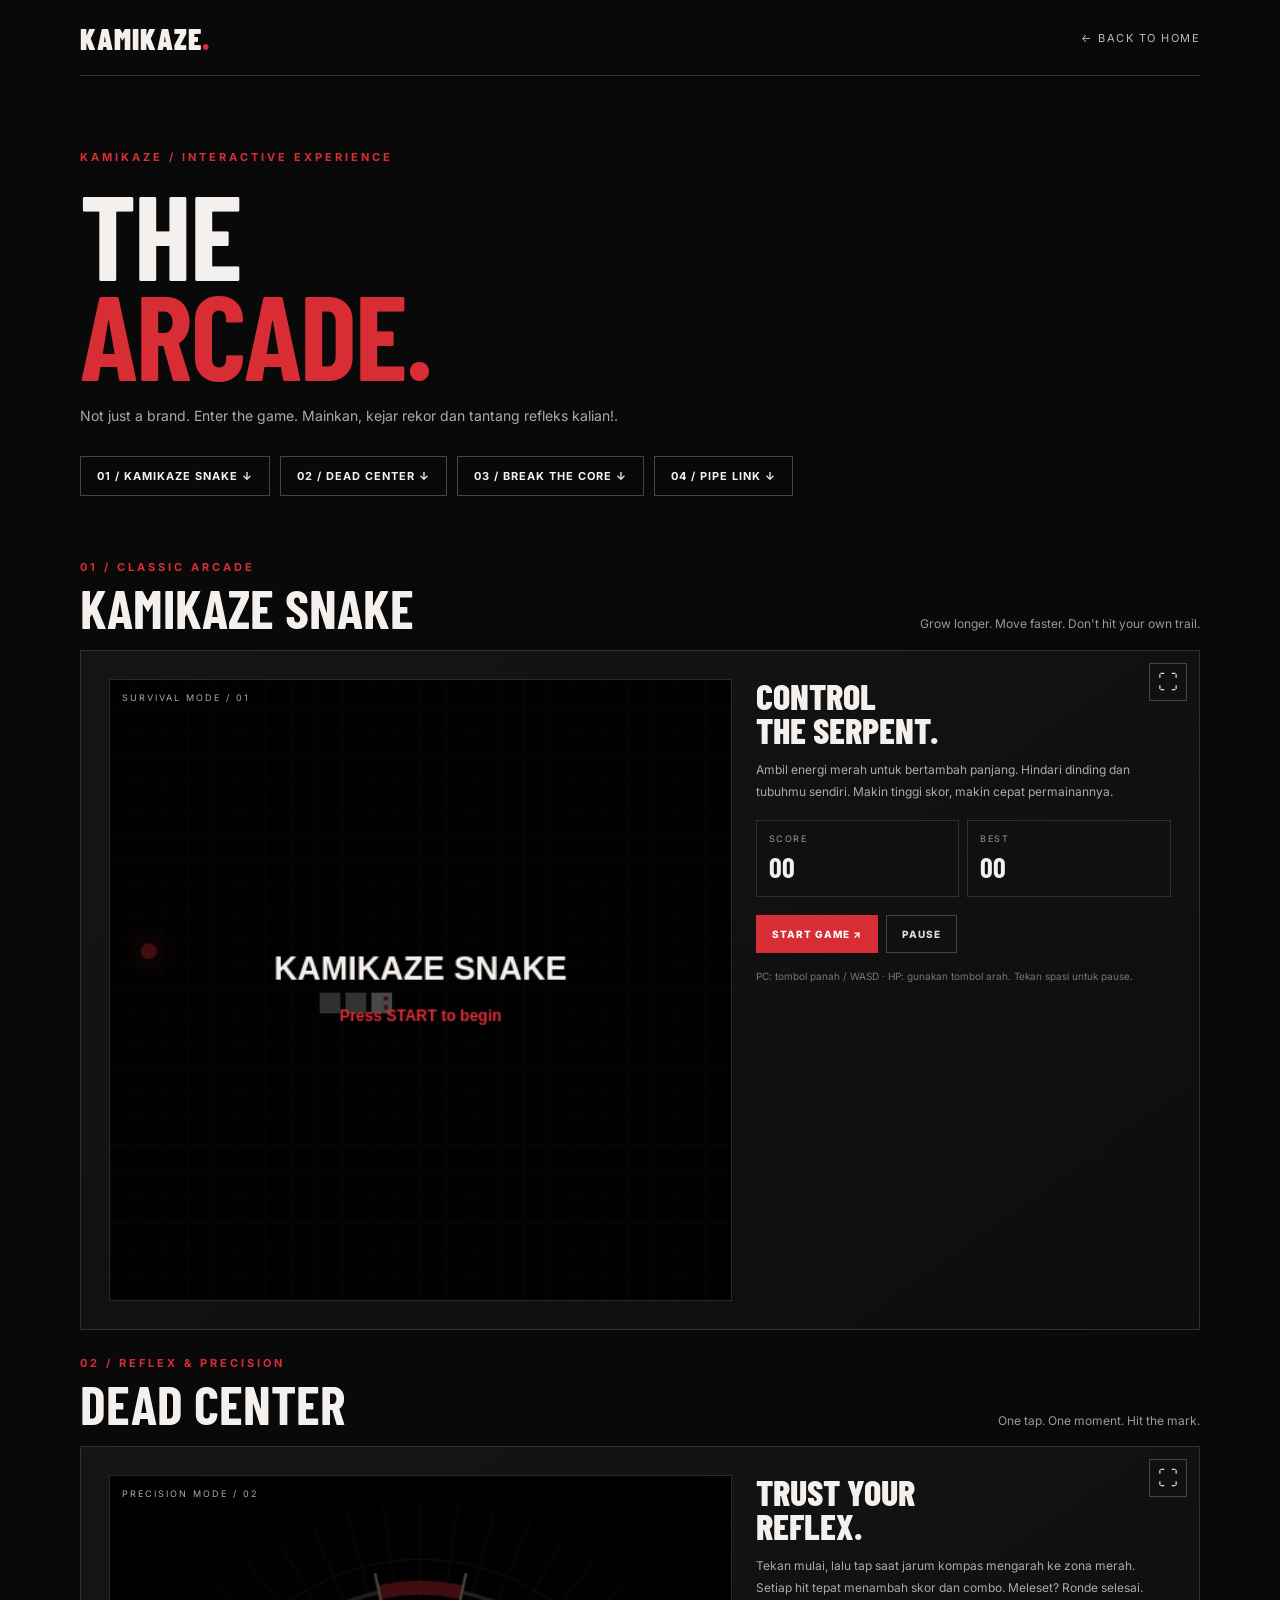
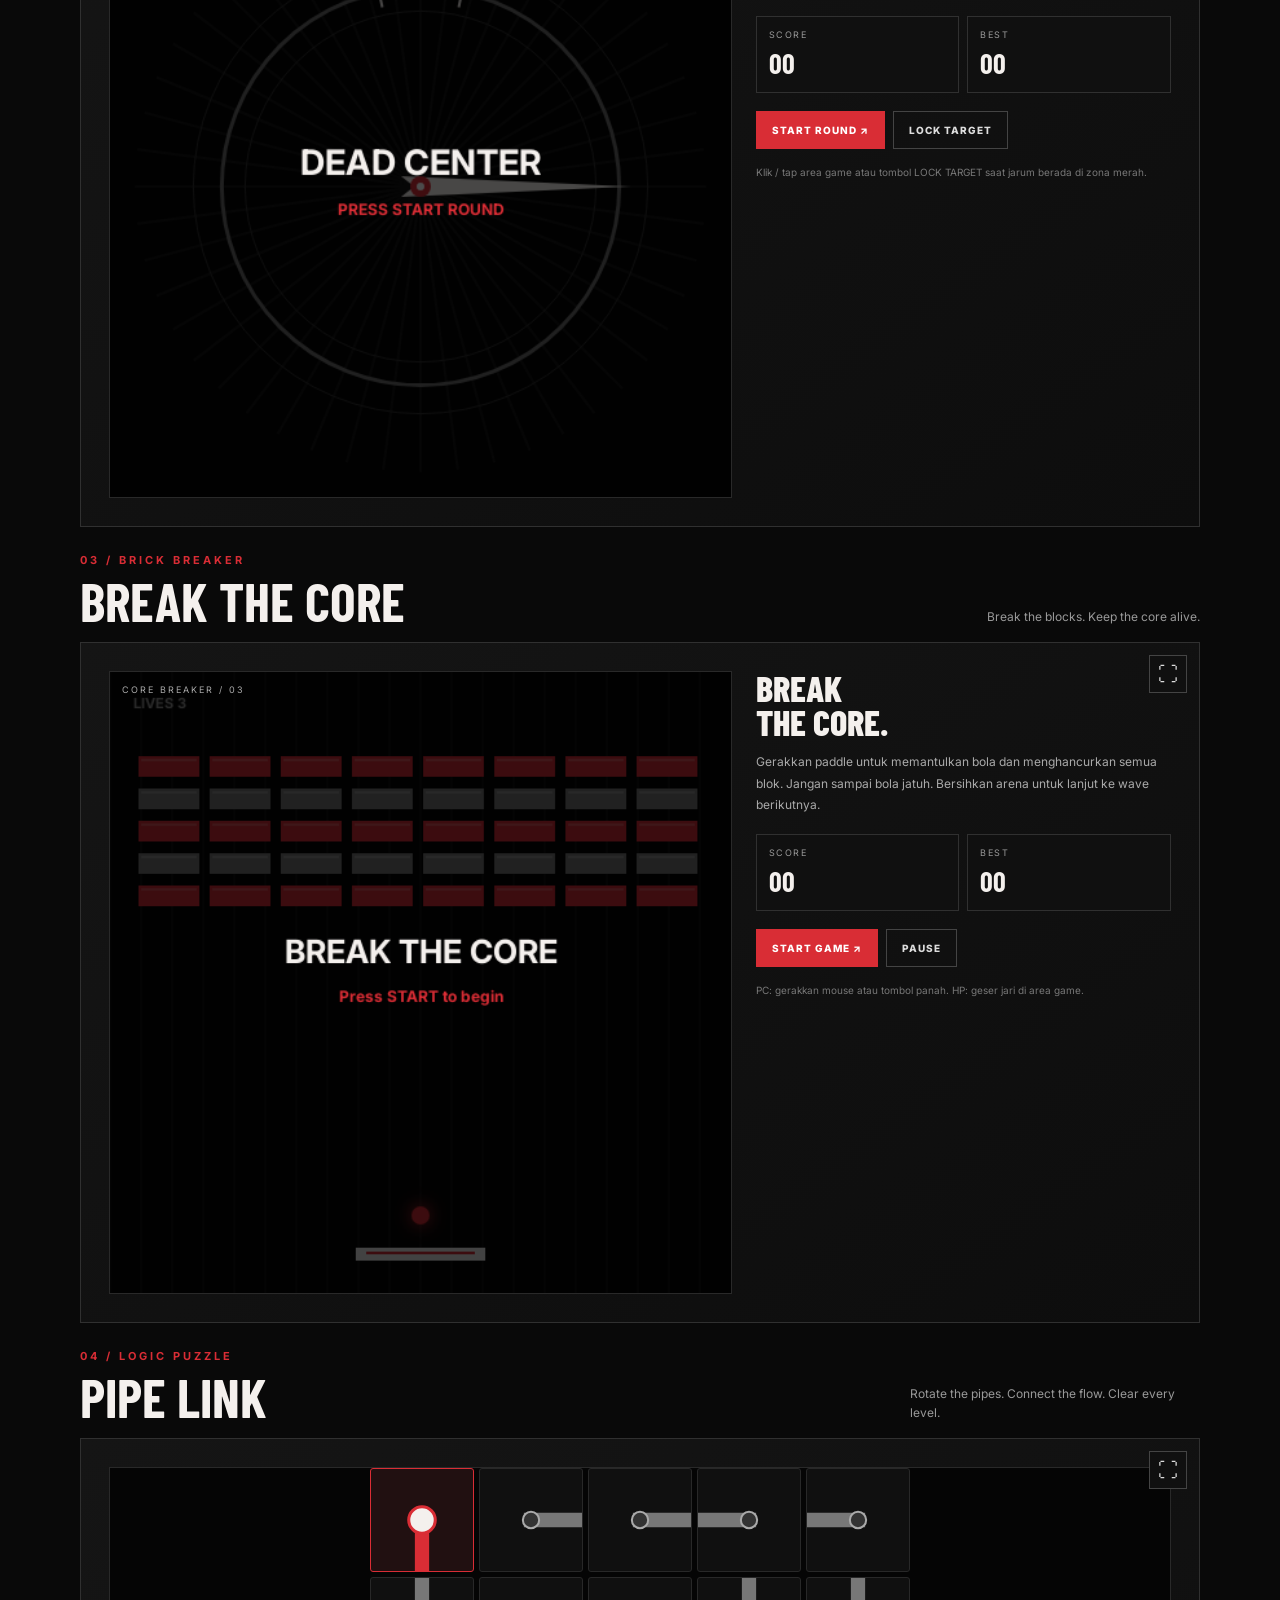
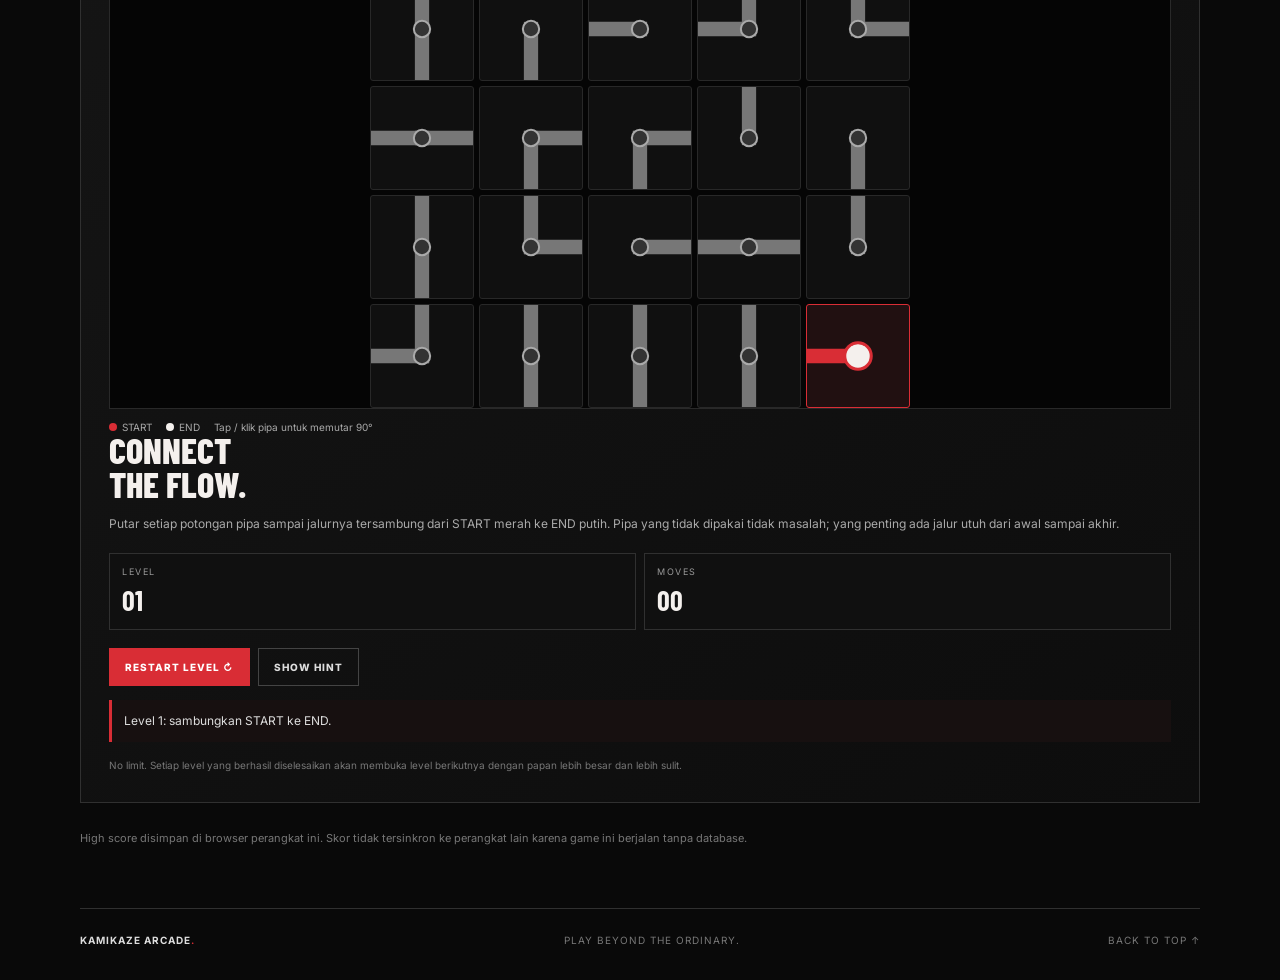
==== commit 85f97810: "Update arcade.html" ====
--- a/arcade.html
+++ b/arcade.html
@@ -233,7 +233,7 @@
 
       <h1>THE<br><span>ARCADE.</span></h1>
 
-      <p class="intro">Not just a brand. Enter the game. Mainkan, kejar rekor terbaikmu, dan tantang refleksmu dalam dua game bergaya KAMIKAZE.</p>
+      <p class="intro">Not just a brand. Enter the game. Mainkan, kejar rekor dan tantang refleks kalian!.</p>
 
       <div class="game-nav">
 
